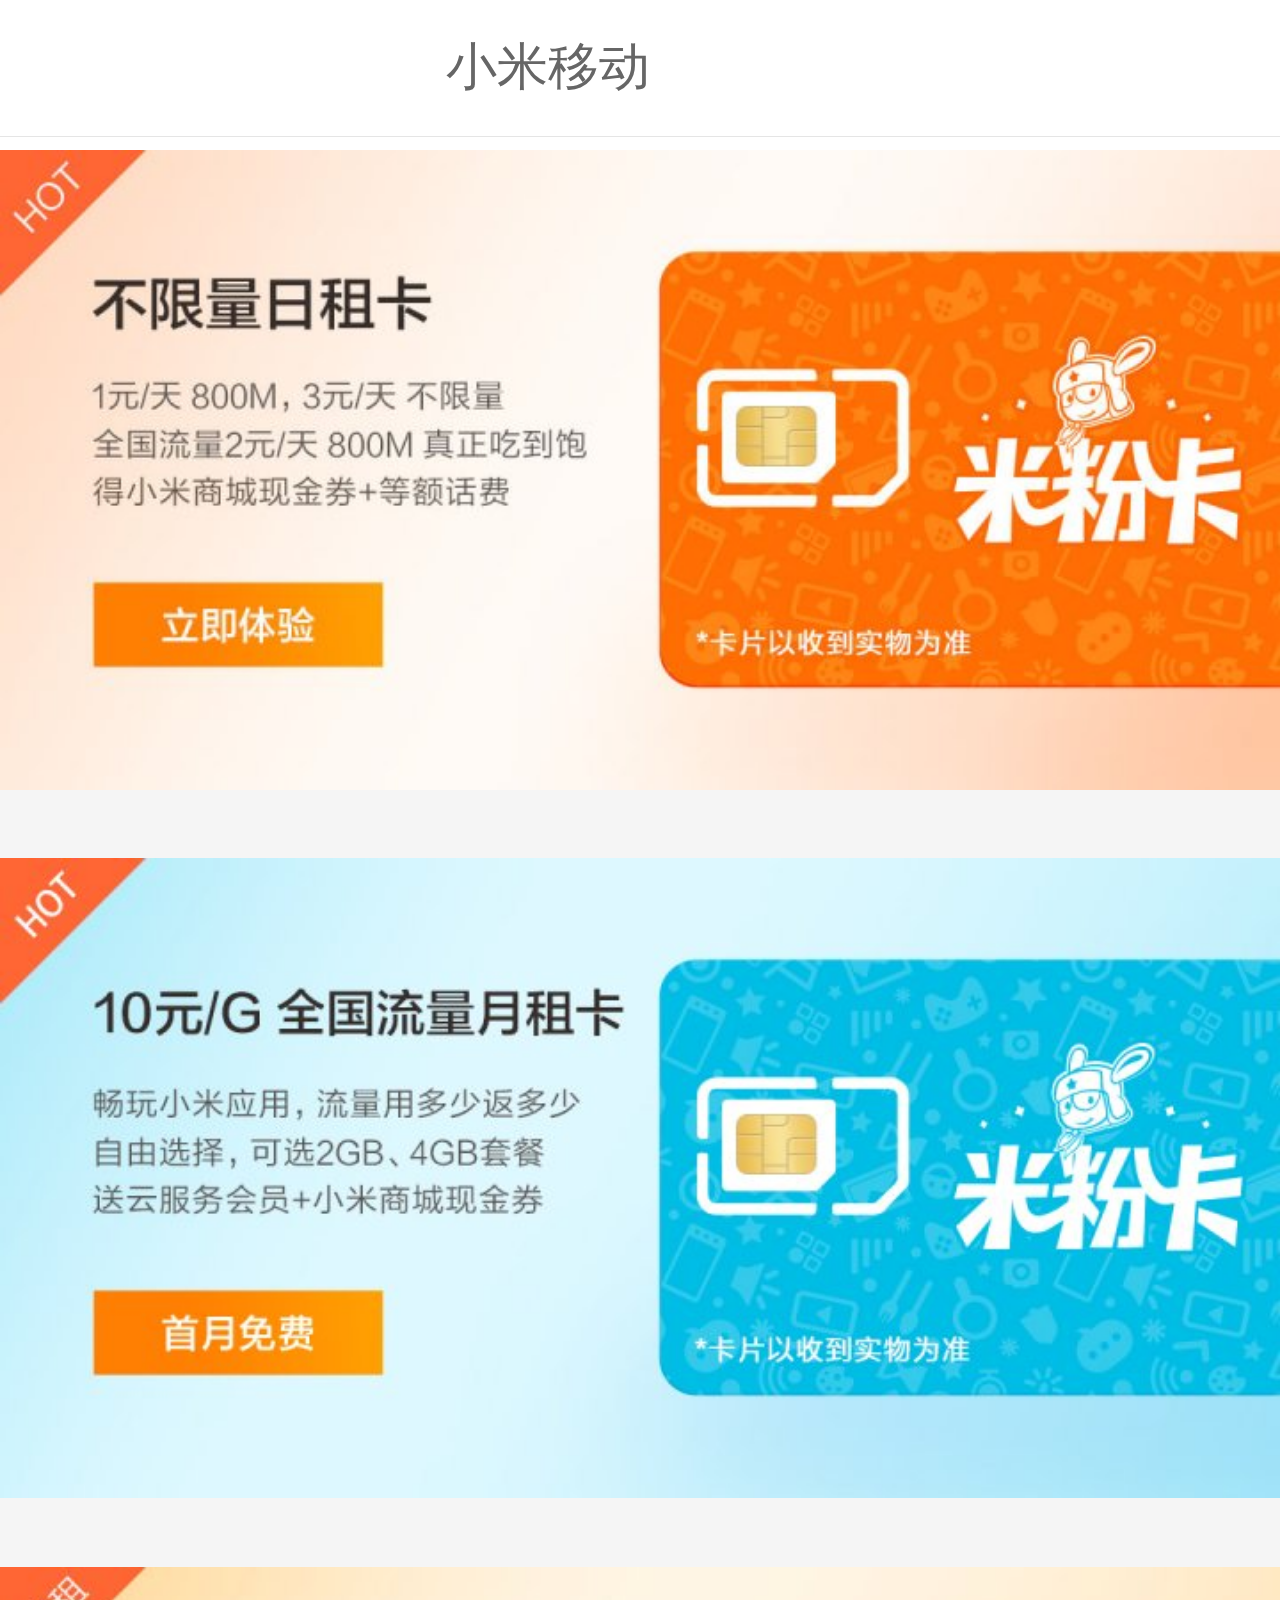
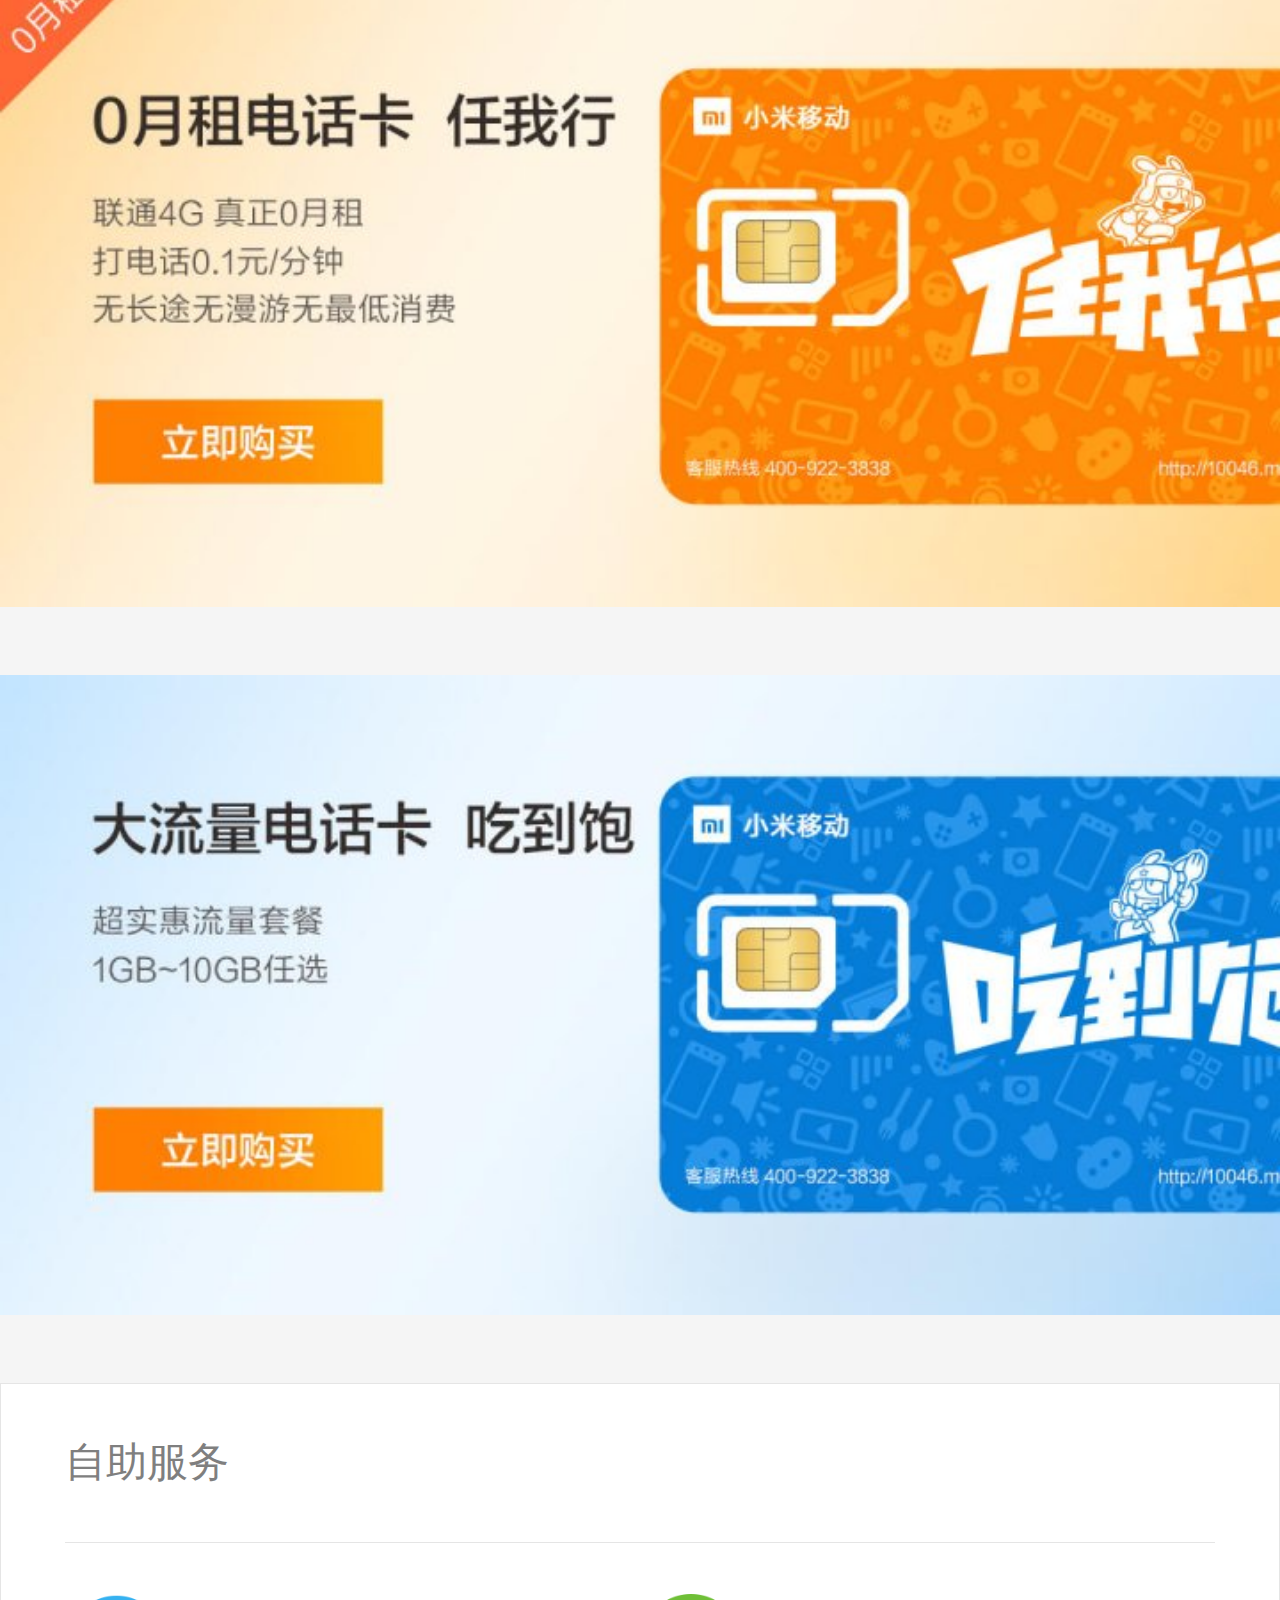
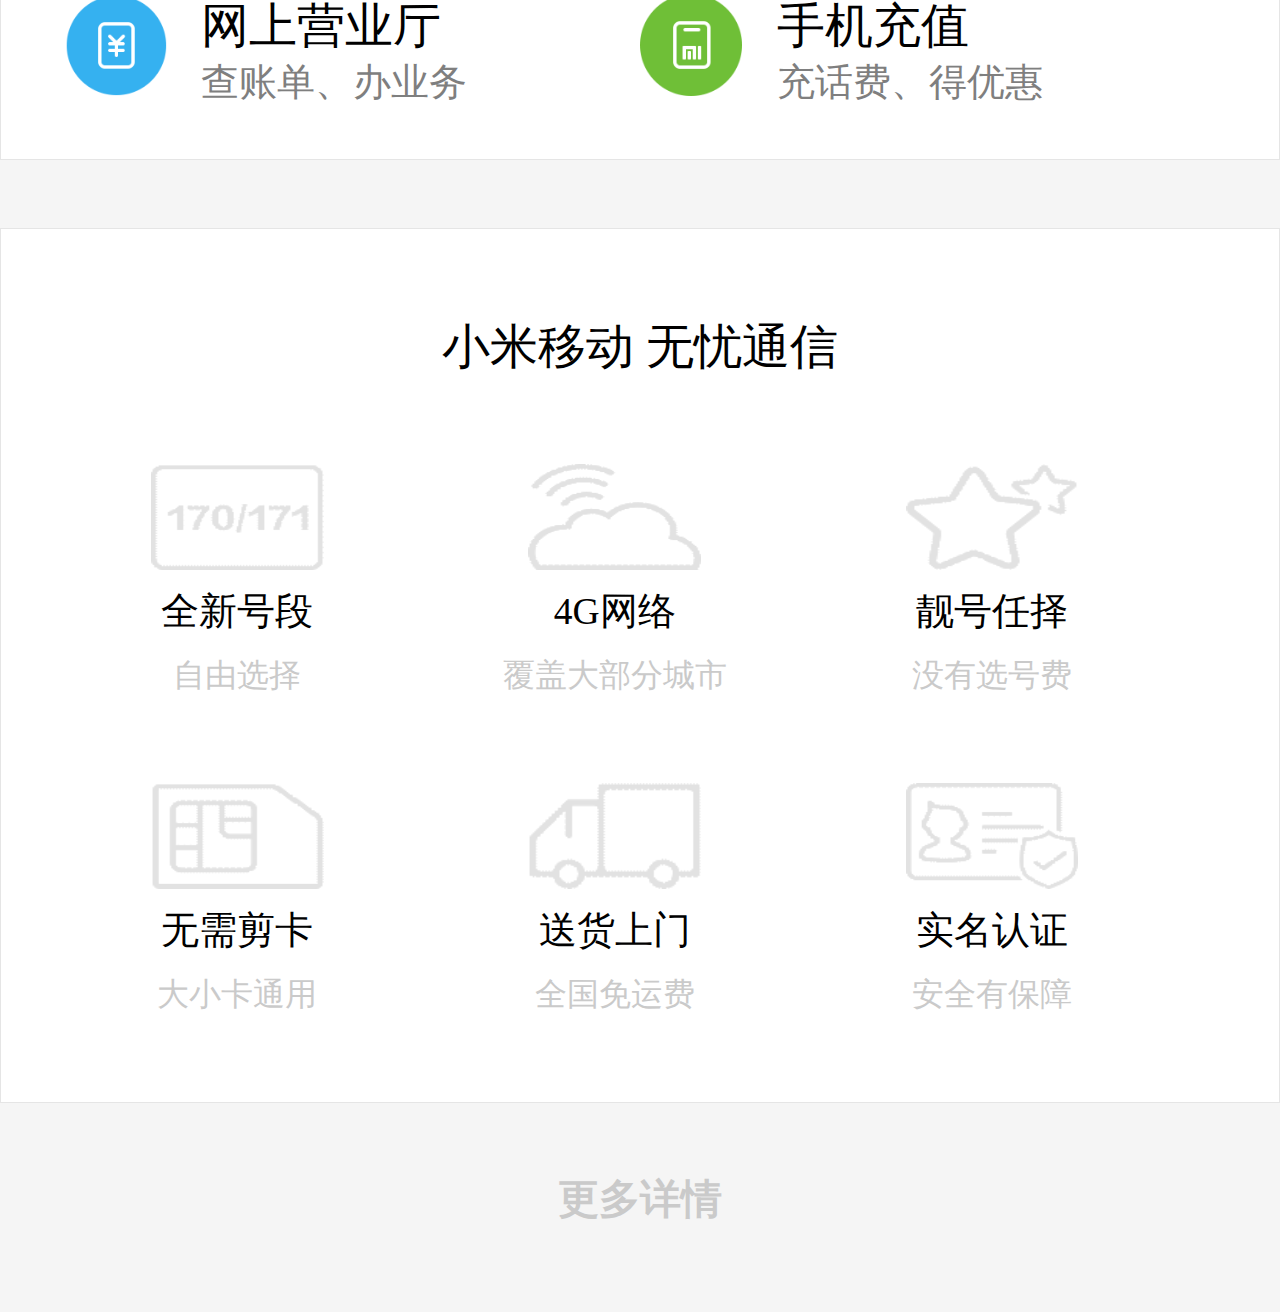
==== erji.html @ d2a273cf "app" ====
<!DOCTYPE html>
<html lang="en">
<head>
    <meta charset="UTF-8">
    <meta name="viewport" content="width=device-width,initial-scale=1,maximum-scale=1,user-scalable=0">
    <title>Title</title>
    <link rel="stylesheet" href="css/erji.css">
    <link rel="stylesheet" href="http://at.alicdn.com/t/font_463012_r724y9eo3ucjtt9.css">
    <script src="rem.js"></script>
</head>
<body>
<div class="wrap">
    <div class="top">
        <a href="index.html" class="back iconfont">&#xe603;</a>小米移动
    </div>
    <div class="banner">
        <a href="javascript:void(0);"><img src="img/82369db36e1f4612b5e166f7fe4f68b1.jpg" alt=""></a>
        <a href="javascript:void(0);"><img src="img/b544b2d9166446b882179216216aa30b.jpg" alt=""></a>
        <a href="javascript:void(0);"><img src="img/3060616e2b5e421583dff5e97367f7db.jpg" alt=""></a>
        <a href="javascript:void(0);"><img src="img/930c903d180943c6a7f9f58a7f6ef816.jpg" alt=""></a>
    </div>
    <div class="selfbusiness">
        <h3>自助服务</h3>
        <ul>
            <li>
                <a href=""><i></i>
                    <p>网上营业厅</p>
                    <p>查账单、办业务</p>
                </a>
            </li>
            <li>
                <a href=""><i></i>
                    <p>手机充值</p>
                    <p>充话费、得优惠</p>
                </a>
            </li>
        </ul>
    </div>
    <div class="wuy">
        <h3>小米移动 无忧通信</h3>
        <ul>
            <li><a href=""><img src="img/haoduan.png" alt=""></a>
                <p>全新号段</p>
                <p>自由选择</p>
            </li>
            <li><a href=""><img src="img/G4.png" alt=""></a>
                <p>4G网络</p>
                <p>覆盖大部分城市</p>
            </li>
            <li><a href=""><img src="img/lianghao.png" alt=""></a>
                <p>靓号任择</p>
                <p>没有选号费</p>
            </li>
            <li><a href=""><img src="img/noclip.png" alt=""></a>
                <p>无需剪卡</p>
                <p>大小卡通用</p>
            </li>
            <li><a href=""><img src="img/yunsong.png" alt=""></a>
                <p>送货上门</p>
                <p>全国免运费</p>
            </li>
            <li><a href=""><img src="img/shiming.png" alt=""></a>
                <p>实名认证</p>
                <p>安全有保障</p>
            </li>
        </ul>
    </div>
    <h3><a href="">更多详情</a></h3>
</div>
</body>
</html>
---- css/erji.css ----
*{
    margin: 0;
    padding:0;
    text-decoration: none;
    list-style:none;
    font-family: "苹方";
}
.wrap{
    width:7.5rem;
    background: #f5f5f5;
}
.wrap .top{
    position: fixed;
    top: 0;
    width: 100%;
    display: flex;
    height: .8rem;
    justify-content: flex-start;
    align-items: center;
    background: #fff;
    border-bottom: .01rem solid #e5e5e5;
    font-size: .3rem;
    box-sizing: border-box;
    padding: 0 .3rem;
    color: #666;
}
.wrap .top a{
    font-size: .4rem;
    margin-right: 2rem;
}
.wrap .banner{
    margin-top: .88rem;
    width:100%;
    height:auto;
}
.wrap .banner a{
    display: block;
    width:100%;
    height:auto;
    margin-bottom: 0.4rem;
}
.wrap .banner a img{
    display: block;
    width: 100%;
}
.wrap .selfbusiness{
    background: #fff;
    border:.01rem solid #e5e5e5 ;
}
.wrap .selfbusiness h3{
    display: block;
    width:90%;
    margin: 0 auto;
    font-size: .24rem;
    font-weight: 400;
    border-bottom: .01rem solid #e5e5e5;
    color: #7f7f7f;
    padding: .3rem 0;
}
.wrap .selfbusiness ul{
    width:90%;
    background: #fff;
    margin: 0 auto;
    overflow: hidden;
}
.wrap .selfbusiness ul li{
    width:50%;
    float: left;
}
.wrap .selfbusiness ul li a{
    display: block;
    width: 100%;
    height:auto;
    font-size: .28rem;
    color: #000;
    padding:.3rem 0;
}
.wrap .selfbusiness ul li a::after{
    content: '';
    display: block;
    clear: both;
}

.wrap .selfbusiness ul li:first-child a i{
    background: url("../img/money.png")center;
    background-size: .6rem;
    display: block;
    width:.6rem;
    height: .6rem;
    margin-right: .2rem;
    float: left;
}
.wrap .selfbusiness ul li:last-child a i{
    background: url("../img/phone.png")center;
    background-size: .6rem;
    display: block;
    width:.6rem;
    height: .6rem;
    float: left;
    margin-right: .2rem;
}
.wrap .selfbusiness ul li:first-child a p:last-child{
    color: #7f7f7f;
    font-size: .22rem;
}
.wrap .selfbusiness ul li:last-child a p:last-child{
    color: #7f7f7f;
    font-size: .22rem;
}
.wrap .wuy{
    background: #fff;
    margin-top: .4rem;
    margin-bottom: .4rem;
    border:.01rem solid #e5e5e5;
}
.wrap .wuy h3{
    font-size: .28rem;
    font-weight: 400;
    text-align: center;
    padding: .5rem 0;
}
.wrap .wuy ul{
    width: 90%;
    margin: 0 auto;
    overflow: hidden;
}
.wrap .wuy ul li{
    margin-bottom: .5rem;
    float: left;
    width: 30%;
    margin-right: .189rem;
}
.wrap .wuy ul li img{
    display: block;
    width: 50%;
    height: .62rem;
    margin: 0 auto;
}
.wrap .wuy ul li p{
    text-align: center;
    margin-top: .1rem;
}
.wrap .wuy ul li p:nth-child(2){
    text-align: center;
    font-size: .22rem;
}
.wrap .wuy ul li p:nth-child(3){
    font-size: .19rem;
    color: #cacaca;
}
.wrap>h3>a{
    display: block;
    font-size: .24rem;
    color: #cacaca;
    text-align: center;
    padding-bottom: .5rem;
}
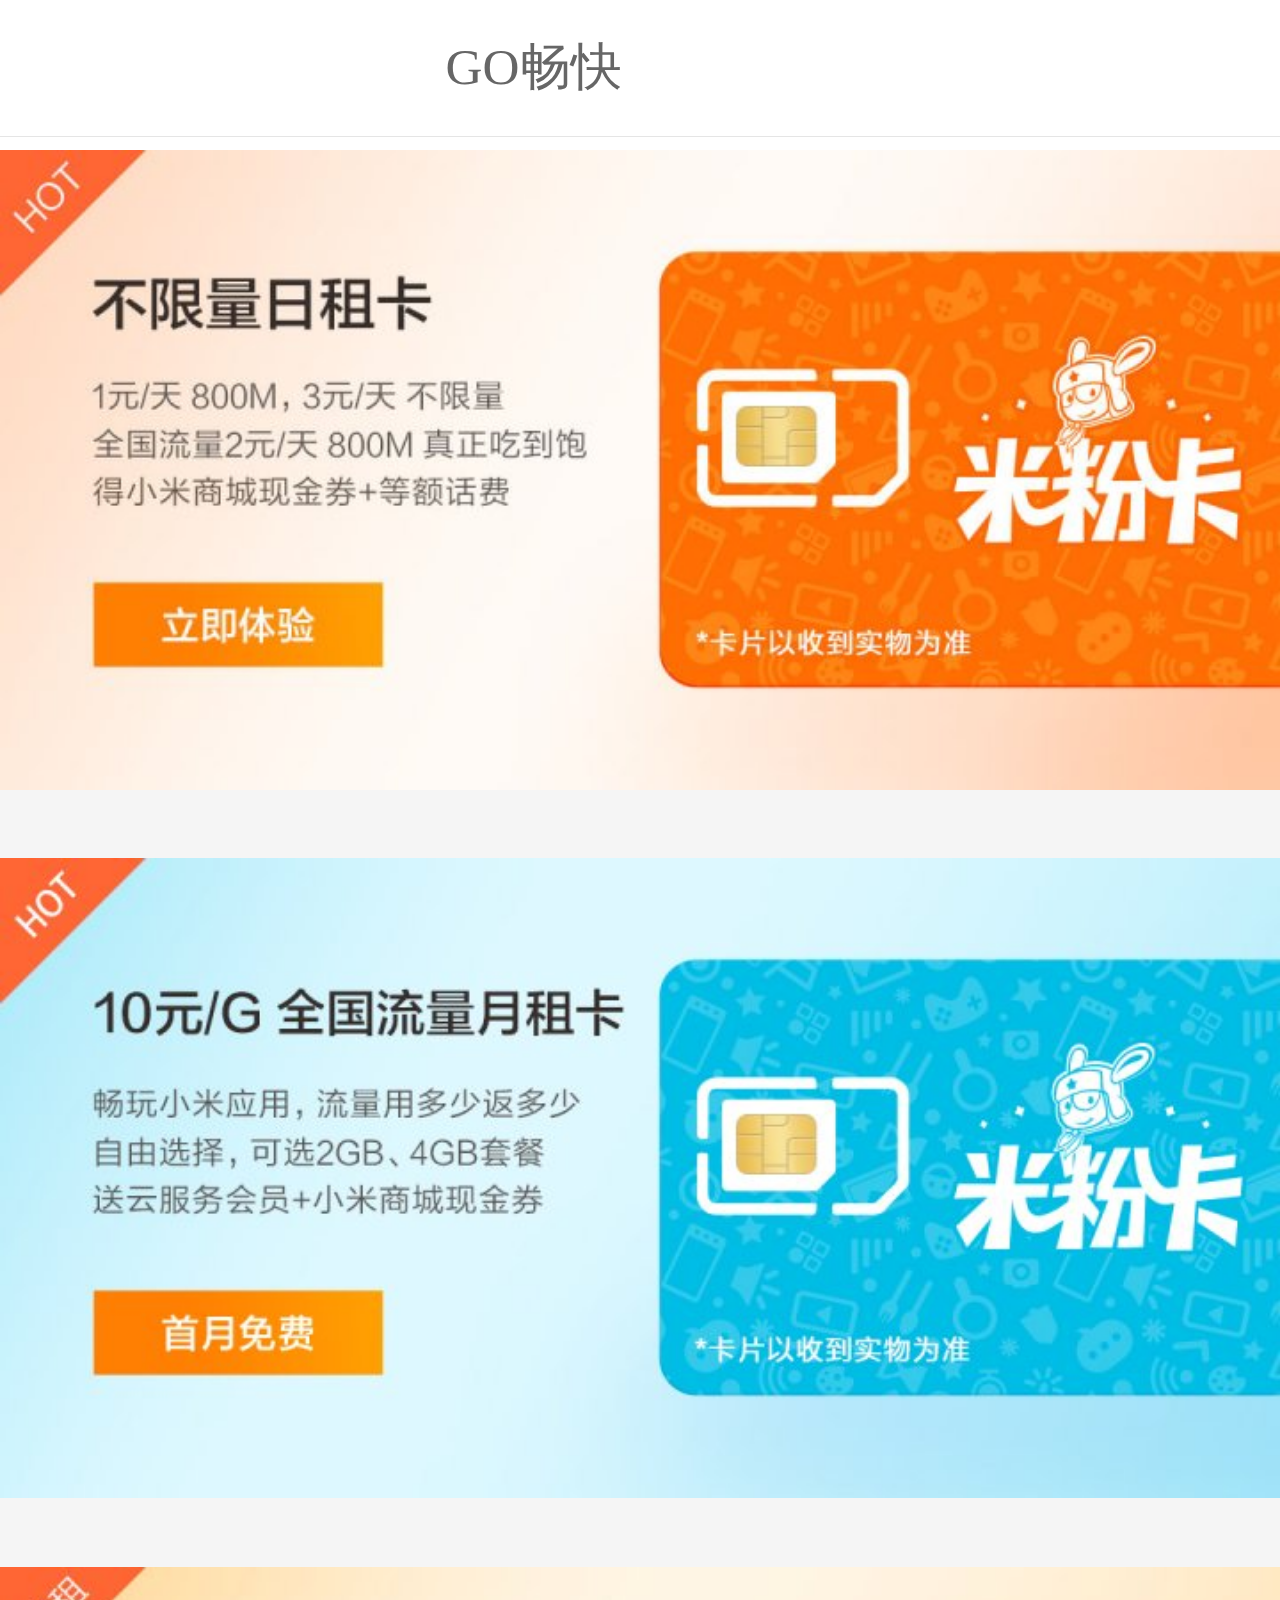
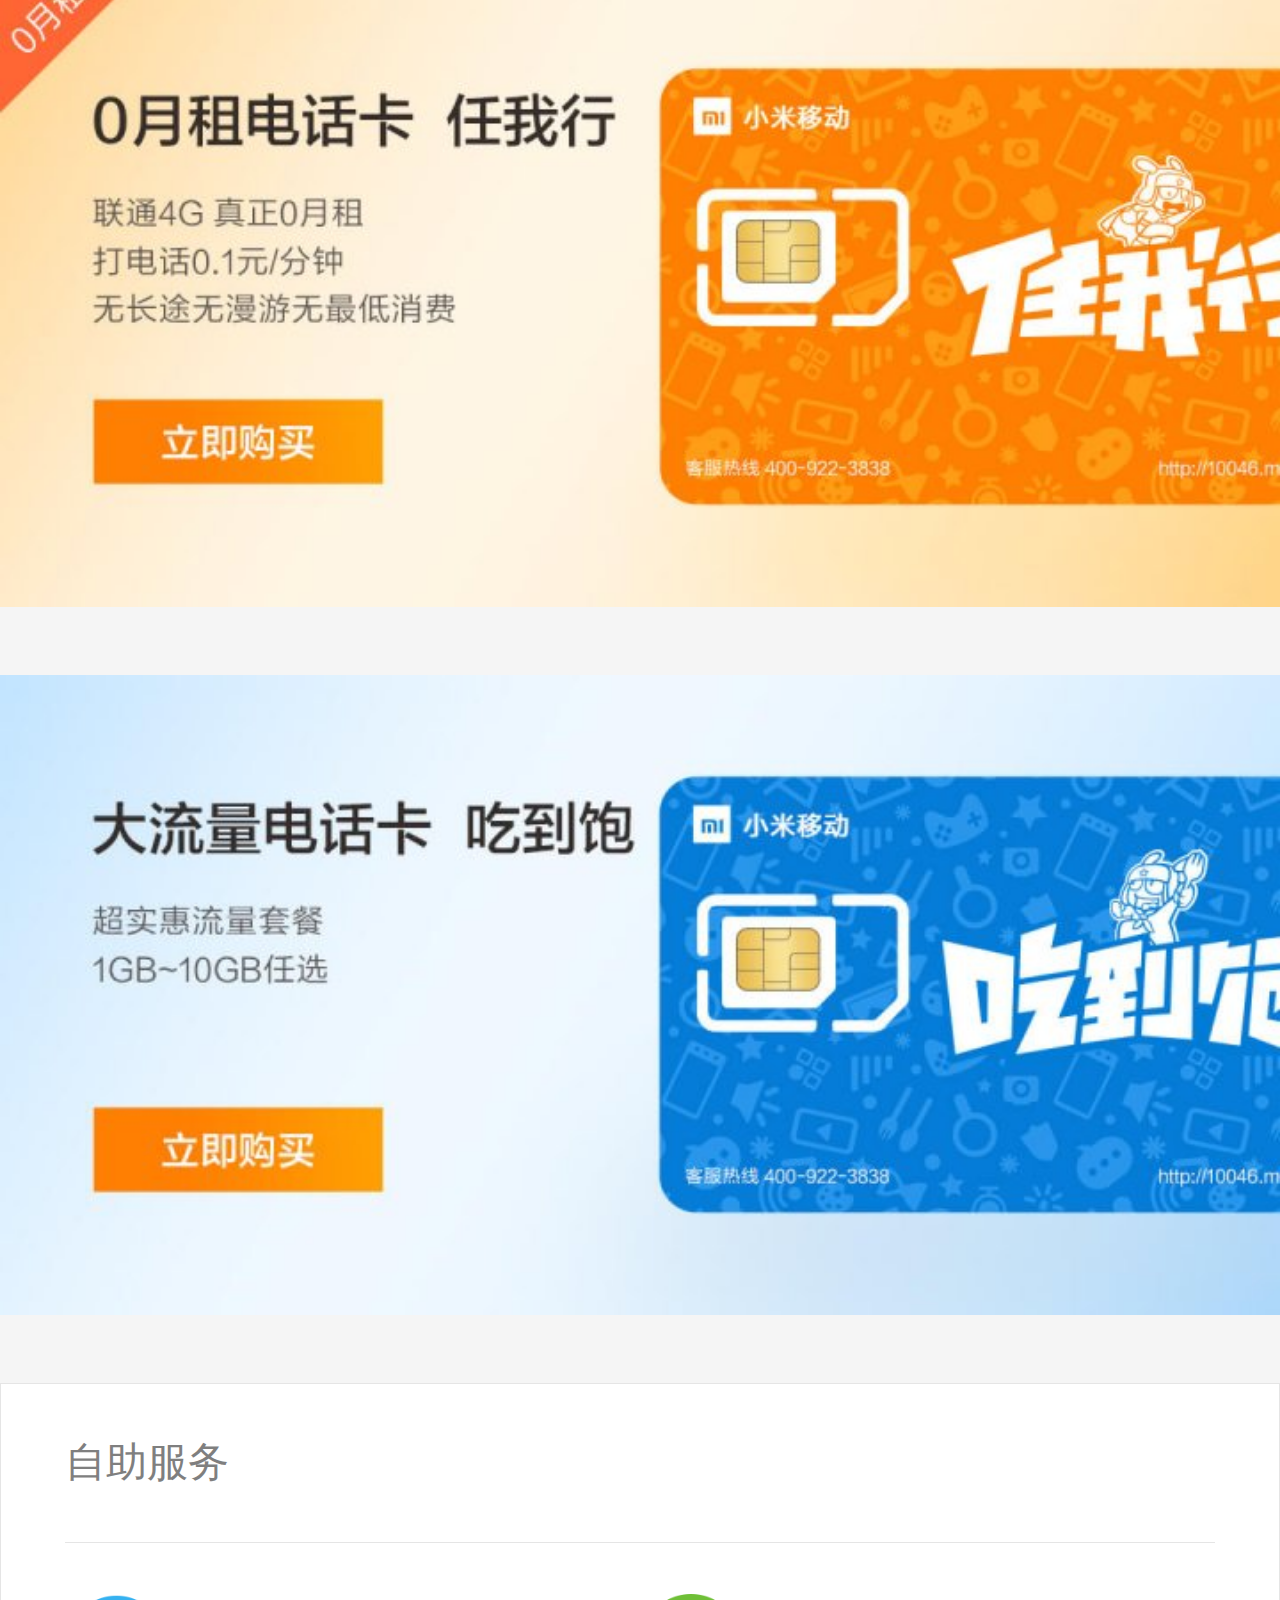
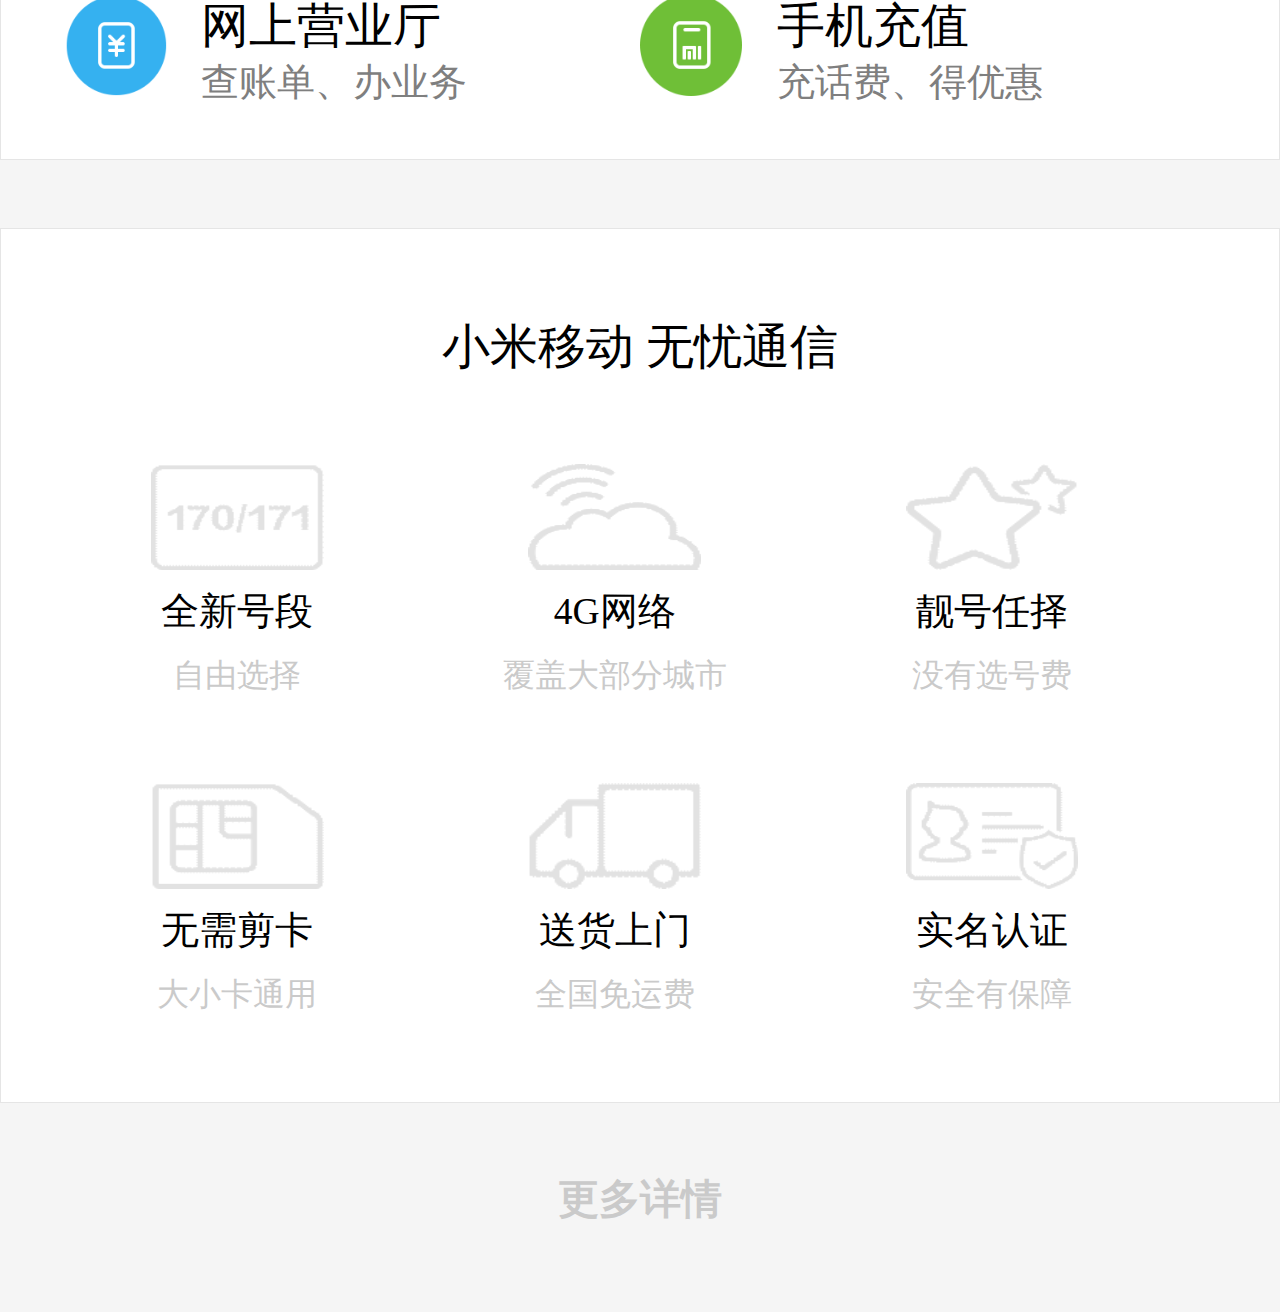
==== commit 33312f1e: "app" ====
--- a/erji.html
+++ b/erji.html
@@ -5,13 +5,13 @@
     <meta name="viewport" content="width=device-width,initial-scale=1,maximum-scale=1,user-scalable=0">
     <title>Title</title>
     <link rel="stylesheet" href="css/erji.css">
-    <link rel="stylesheet" href="http://at.alicdn.com/t/font_463012_r724y9eo3ucjtt9.css">
+    <link rel="stylesheet" href="https://at.alicdn.com/t/font_463012_r724y9eo3ucjtt9.css">
     <script src="rem.js"></script>
 </head>
 <body>
 <div class="wrap">
     <div class="top">
-        <a href="index.html" class="back iconfont">&#xe603;</a>小米移动
+        <a href="index.html" class="back iconfont">&#xe603;</a>GO畅快
     </div>
     <div class="banner">
         <a href="javascript:void(0);"><img src="img/82369db36e1f4612b5e166f7fe4f68b1.jpg" alt=""></a>
